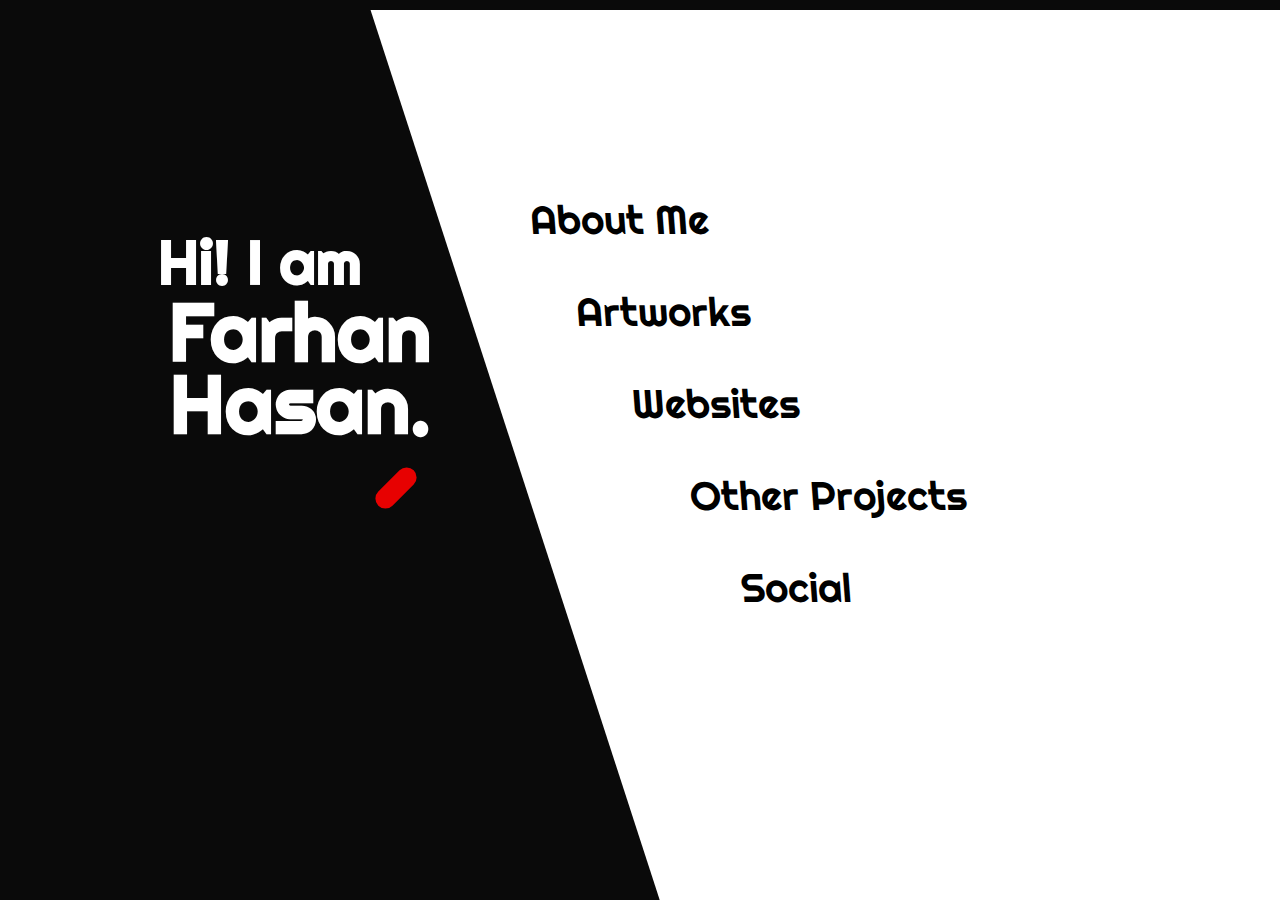
==== index.html @ 41159534 "Added About Button" ====
<!DOCTYPE html>
<html lang="en">
<head>
    <meta charset="UTF-8">
    <meta http-equiv="X-UA-Compatible" content="IE=edge">
    <meta name="viewport" content="width=device-width, initial-scale=1.0">
    <title>Farhan Hasan</title>
    <link rel="stylesheet" href="styles.css">
    <link rel="preconnect" href="https://fonts.googleapis.com">
<link rel="preconnect" href="https://fonts.gstatic.com" crossorigin>
<link href="https://fonts.googleapis.com/css2?family=Righteous&display=swap" rel="stylesheet"> 
</head>
<body>
    <section class="main-content">
        <h1 class="intro">Hi! I am <br><span>Farhan Hasan.</span></h1>
        <div class="line"></div>
        <div class="parallelogram">
        <div class="about">
            <a href="#">About Me</a>
        </div>
        <div class="artworks">
            <a href="#">Artworks</a>
        </div>
        <div class="websites">
            <a href="#">Websites</a>
        </div>
        <div class="otherProjects">
            <a href="#">Other Projects</a>
        </div>
        <div class="social">
            <a href="#">Social</a>
        </div>
    </div>
    </section>
</body>
</html>
---- styles.css ----
.main-content {
  background-color: rgb(10, 10, 10);
  left: 0;
  top: 0;
  width: 100%;
  height: 100%;
  text-align: center;
  padding: 10px;
  z-index: 1;
  position: fixed;
}

.intro {
  color: white;
  font-family: "Righteous";
  font-size: 60px;
  position: absolute;
  left: 10%;
  top: 20%;
  width: 20%;
}

span {
  font-size: 80px;
  position: absolute;
  top: 95%;
  left: 15%;
  z-index: 2;
  line-height: 0.9;
}

.line {
  width: 50px;
  background-color: rgba(255, 0, 0, 0.9);
  height: 20px;
  border-radius: 10px;
  position: absolute;
  top: 52%;
  left: 28.5%;
  transform: rotate(-45deg);
}

.parallelogram {
  width: 70%;
  height: 100%;
  background-color: rgba(255, 255, 255, 1);
  z-index: 1;
  position: absolute;
  left: 40%;
  transform: skew(18deg);
  transition: 0.3s;
}

.parallelogram:hover {
  transform: skew(20deg);
}

.about {
  width: 200px;
  height: 50px;
  position: absolute;
  left: 8.5%;
  top: 20%;
  z-index: 4;
  border-radius: 10px;
  transition: 0.3s;
}

.about:hover {
  background-color: black;
}

.about a {
  color: black;
  text-decoration: none;
  font-family: "Righteous";
  font-size: 40px;
  font-style: italic;
}

.about a:hover {
  color: white;
}

.artworks {
  width: 200px;
  height: 50px;
  position: absolute;
  left: 10%;
  top: 30%;
  z-index: 4;
  border-radius: 10px;
  transition: 0.3s;
}

.artworks:hover {
  background-color: black;
  border-radius: 10px;
}

.artworks a {
  color: black;
  text-decoration: none;
  font-family: "Righteous";
  font-size: 40px;
  font-style: italic;
}

.artworks a:hover {
  color: white;
}

.websites {
  width: 200px;
  height: 50px;
  position: absolute;
  left: 12.5%;
  top: 40%;
  z-index: 4;
  border-radius: 10px;
  transition: 0.3s;
}

.websites:hover {
  background-color: black;
  border-radius: 10px;
}

.websites a {
  color: black;
  text-decoration: none;
  font-family: "Righteous";
  font-size: 40px;
  font-style: italic;
}

.websites a:hover {
  color: white;
}

.otherProjects {
  width: 320px;
  height: 50px;
  position: absolute;
  left: 15%;
  top: 50%;
  z-index: 4;
  border-radius: 10px;
  transition: 0.3s;
}

.otherProjects:hover {
  border-radius: 10px;
  background-color: black;
}

.otherProjects a {
  color: black;
  text-decoration: none;
  font-family: "Righteous";
  font-size: 40px;
  font-style: italic;
}

.otherProjects a:hover {
  color: white;
}

.social {
  width: 150px;
  height: 50px;
  position: absolute;
  left: 17.5%;
  top: 60%;
  z-index: 4;
  transition: 0.3s;
  border-radius: 10px;
}

.social a {
  color: black;
  text-decoration: none;
  font-family: "Righteous";
  font-size: 40px;
  font-style: italic;
}

.social:hover {
  background-color: black;
  border-radius: 10px;
}

.social a:hover {
  color: white;
}
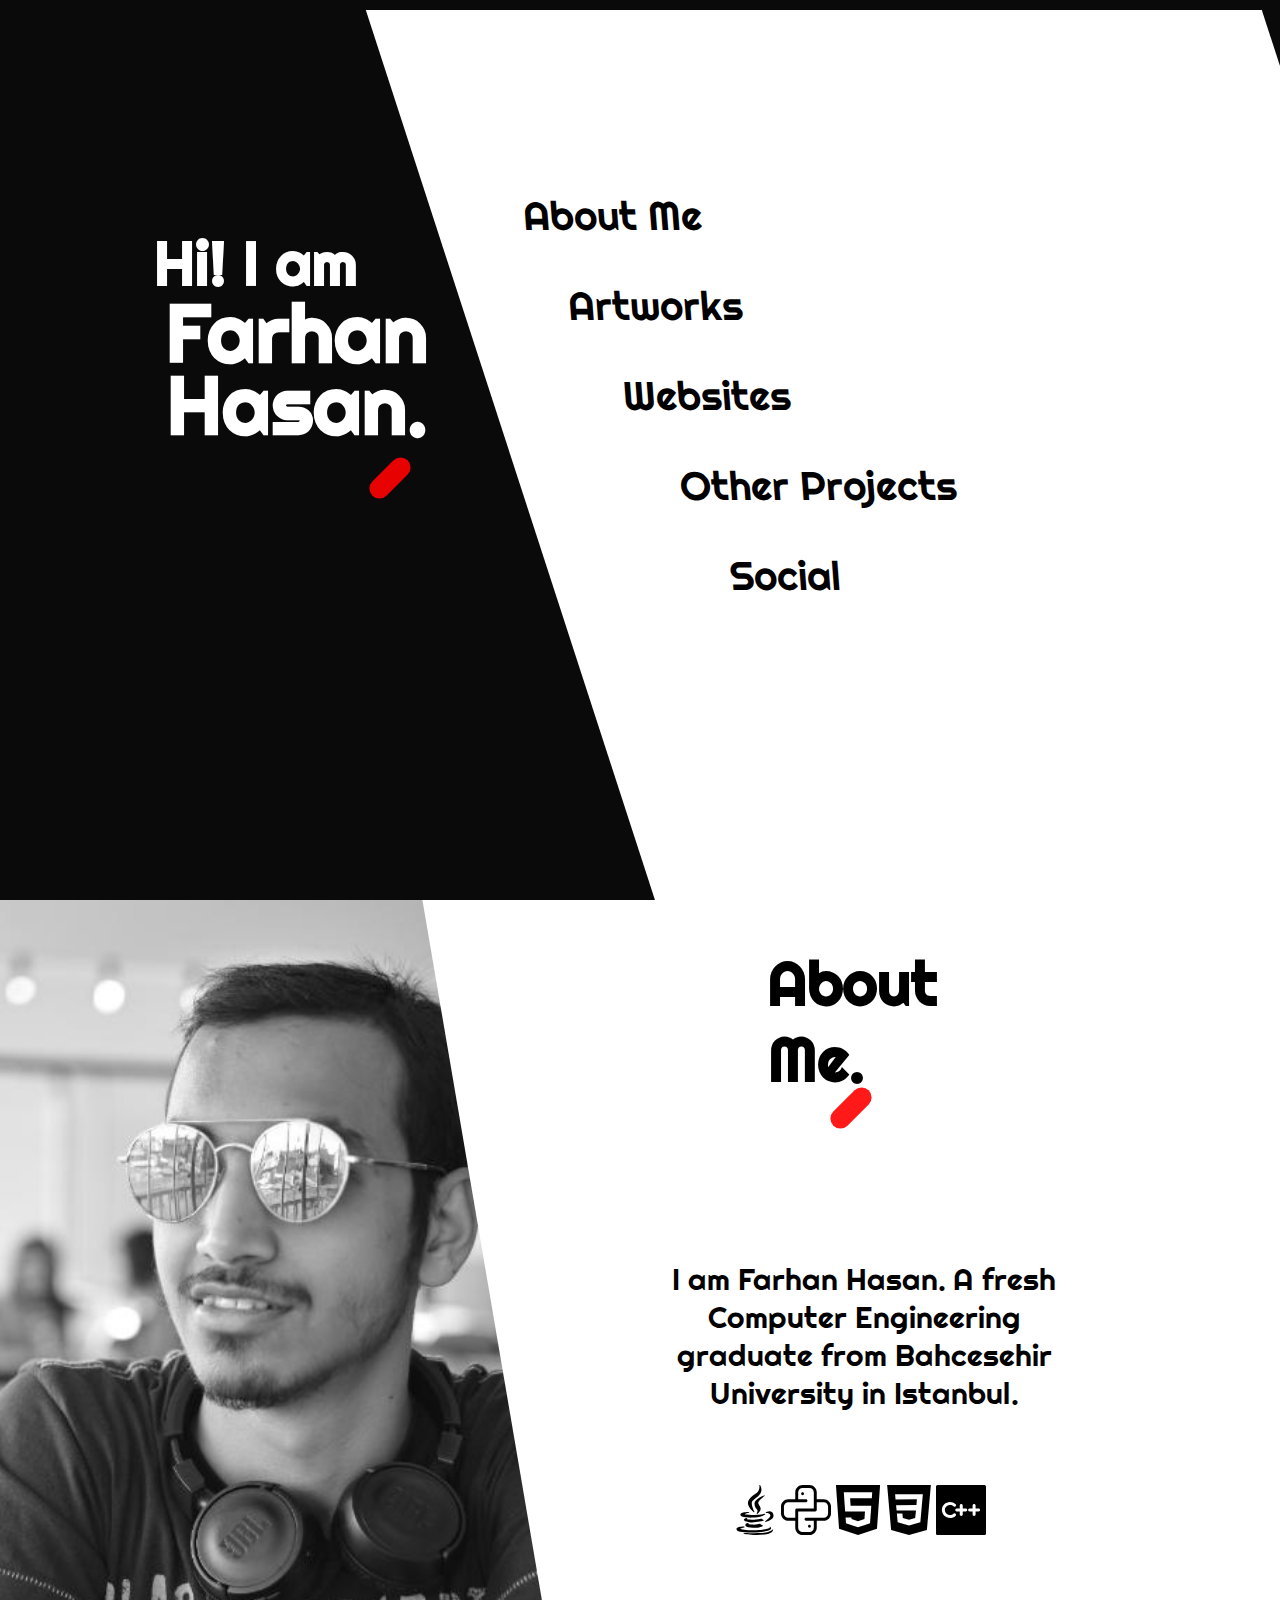
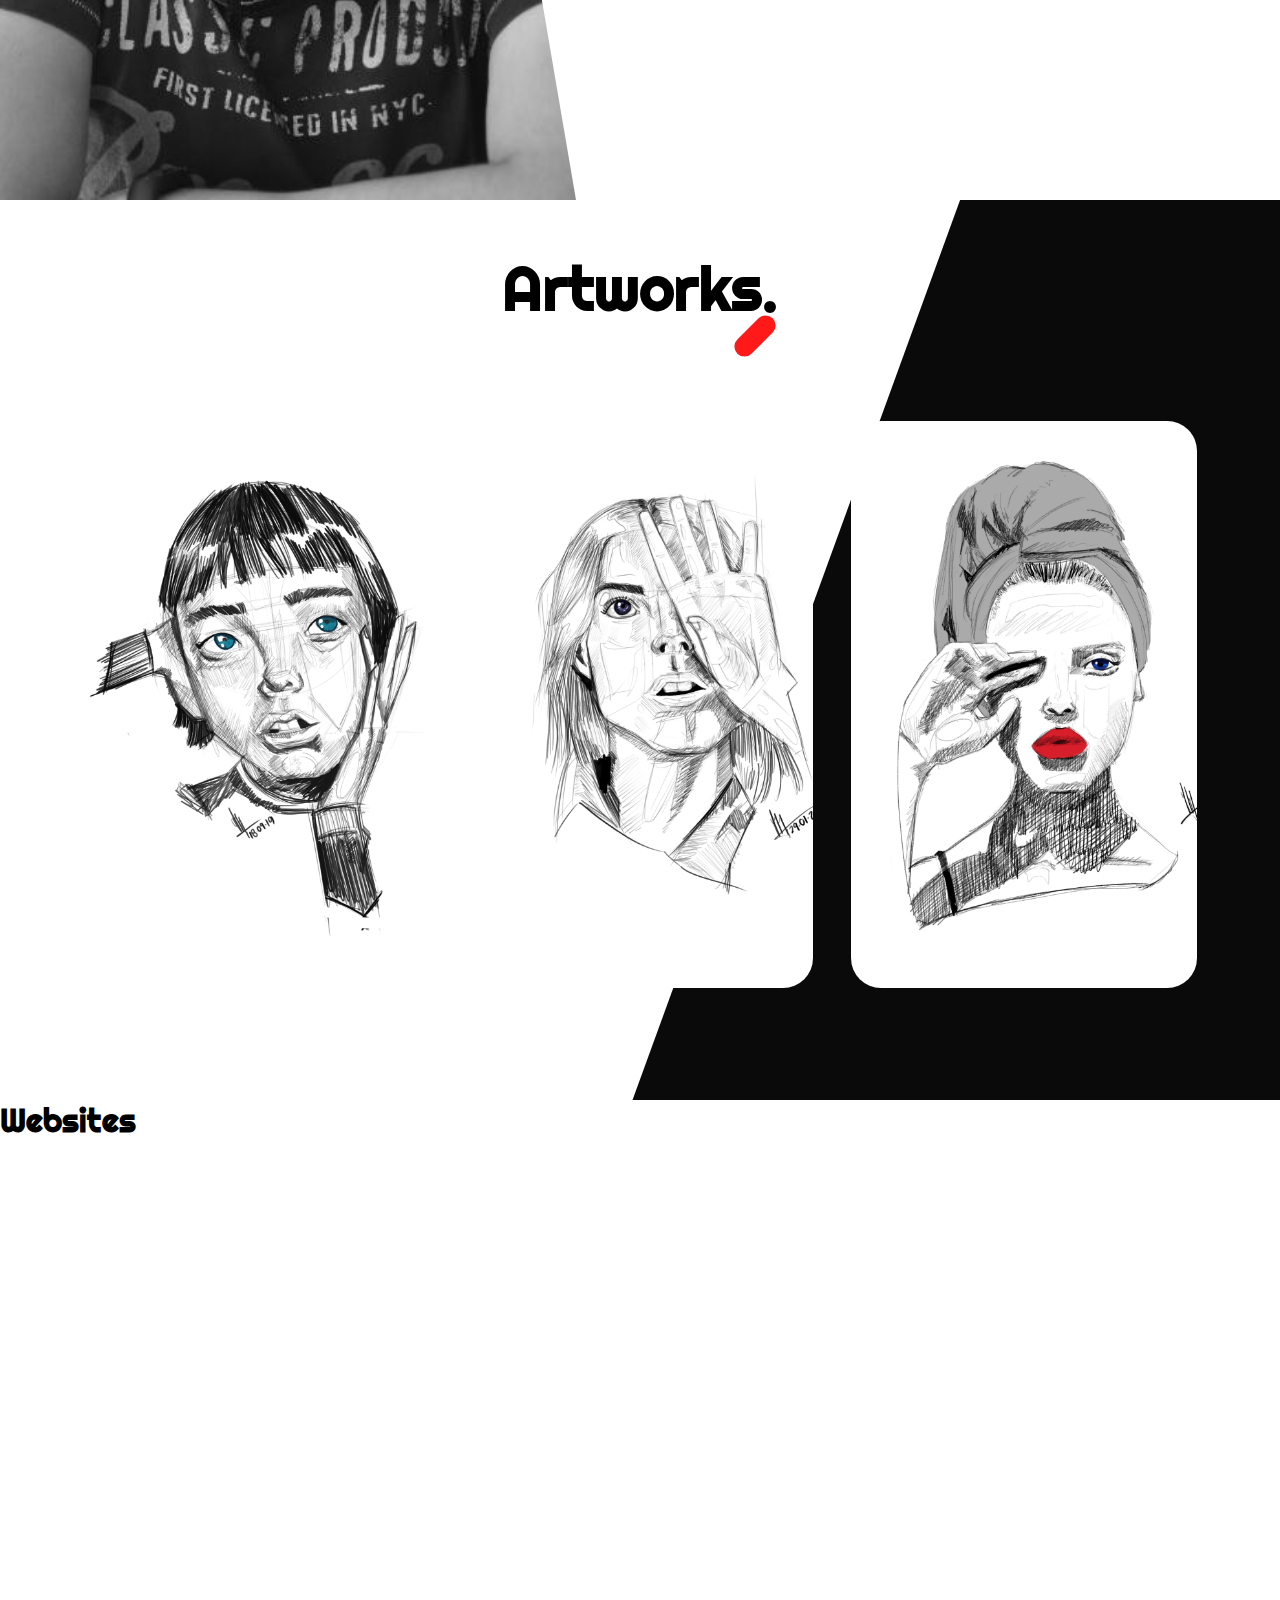
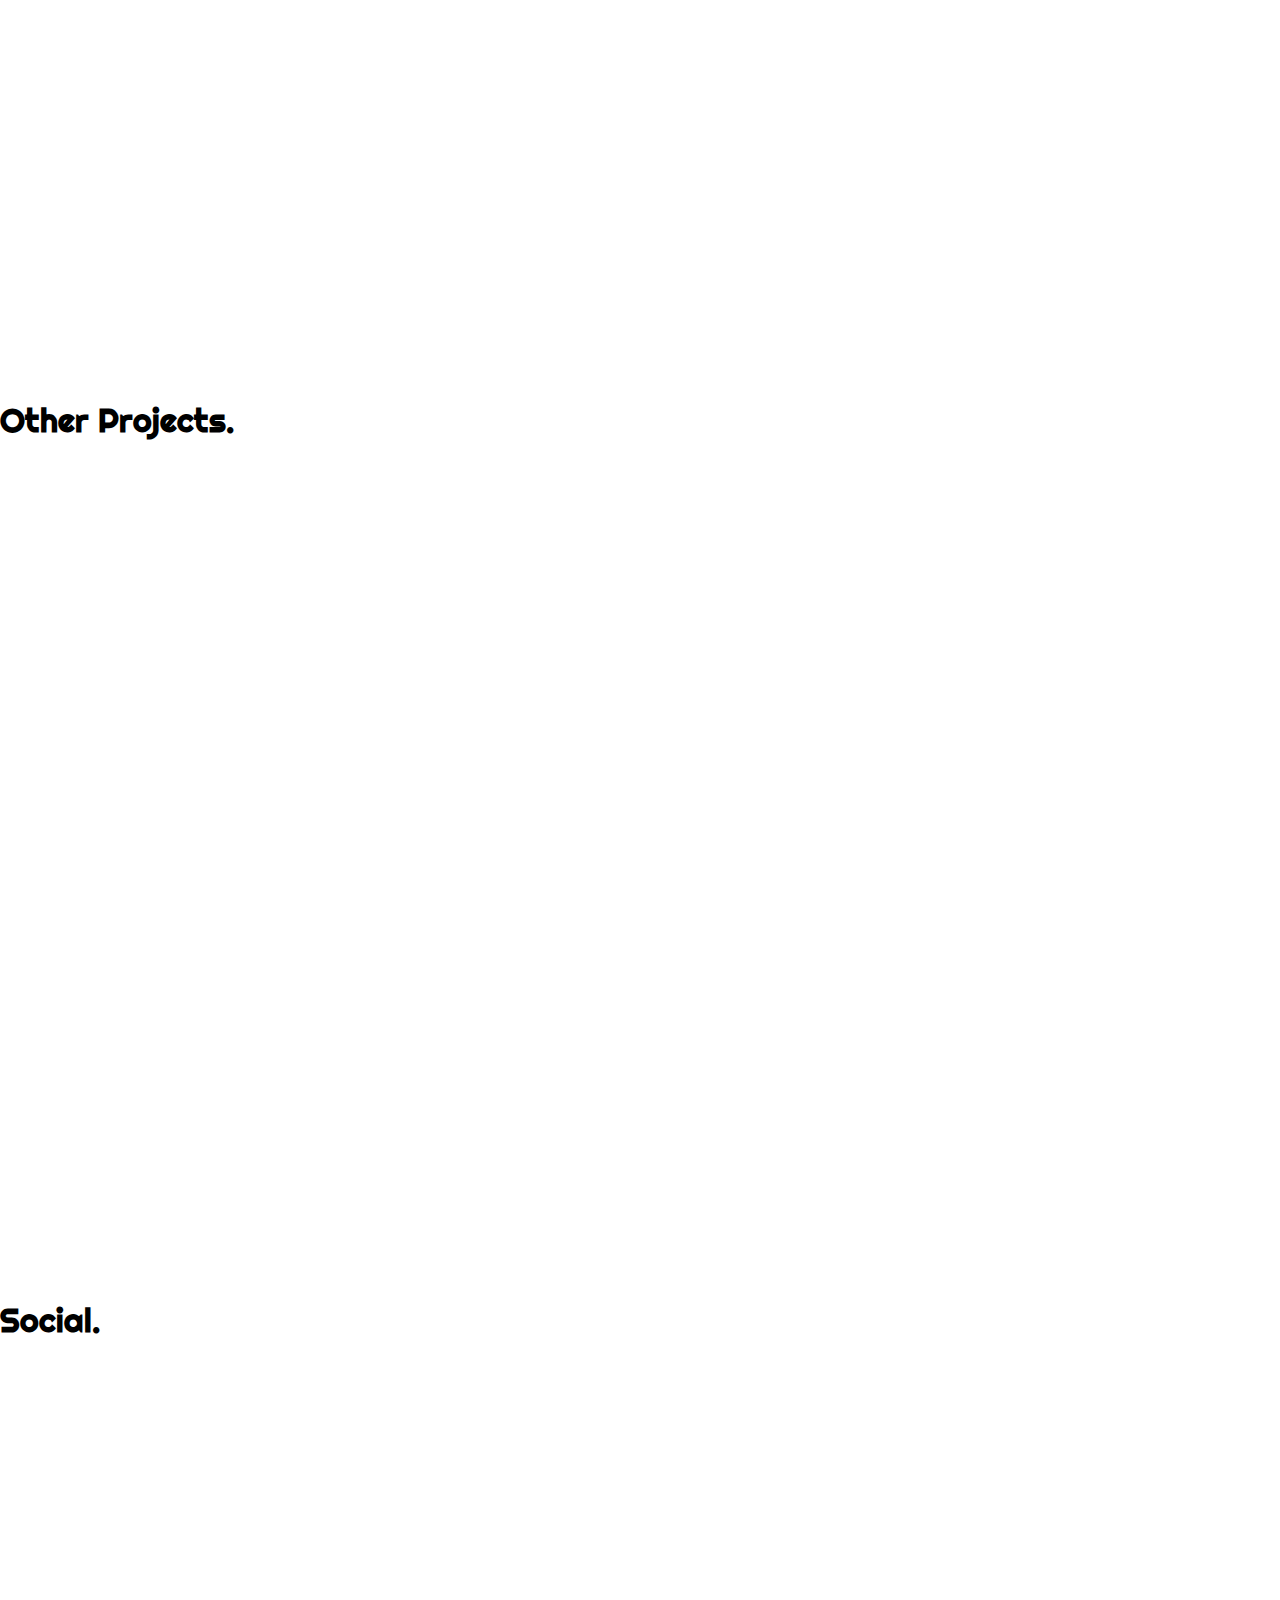
==== commit 4ea9753b: "Added more stuff" ====
--- a/index.html
+++ b/index.html
@@ -11,26 +11,64 @@
 <link href="https://fonts.googleapis.com/css2?family=Righteous&display=swap" rel="stylesheet"> 
 </head>
 <body>
-    <section class="main-content">
-        <h1 class="intro">Hi! I am <br><span>Farhan Hasan.</span></h1>
-        <div class="line"></div>
-        <div class="parallelogram">
-        <div class="about">
-            <a href="#">About Me</a>
+    <div class="container">
+        <section class="main-content">
+            <h1 class="intro">Hi! I am <br><span>Farhan Hasan.</span></h1>
+            <div class="line"></div>
+            <div class="parallelogram">
+            <div class="about">
+                <a href="#">About Me</a>
+            </div>
+            <div class="artworks">
+                <a href="#">Artworks</a>
+            </div>
+            <div class="websites">
+                <a href="#">Websites</a>
+            </div>
+            <div class="otherProjects">
+                <a href="#">Other Projects</a>
+            </div>
+            <div class="social">
+                <a href="#">Social</a>
+            </div>
         </div>
-        <div class="artworks">
-            <a href="#">Artworks</a>
-        </div>
-        <div class="websites">
-            <a href="#">Websites</a>
-        </div>
-        <div class="otherProjects">
-            <a href="#">Other Projects</a>
-        </div>
-        <div class="social">
-            <a href="#">Social</a>
-        </div>
+        </section>
+        <!-- About Section -->
+        <section class="aboutSection">
+            <h1 class="aboutHeading">About <br>Me.</h1>
+            <div class=abLine></div>; 
+            <div class="abImageContainer"></div>
+            <div class="infoContainer">
+                <p>I am Farhan Hasan. A fresh Computer Engineering graduate from Bahcesehir University in Istanbul.</p>
+            </div>
+            <div class="languages">
+                <img src="./Icons/java.svg" alt="Java Icon" class="java">
+                <img src="./Icons/python.svg" alt="Python Icon" class="python">
+                <img src="./Icons/html.svg" alt="HTML Icon" class="HTML">
+                <img src="./Icons/css-3.svg" alt="" class="CSS">
+                <img src="./Icons/c-logo.svg" alt="C Plus Plus Icon" class="CPlusPlus">
+            </div>
+        </section>
+        <section class="artworkSection">
+            <h1 class="artworkHeading">Artworks.</h1>
+            <div class="arLine"></div>
+            <section class="panels">
+                <div class="portrait1"></div>
+                <div class="portrait2"></div>
+                <div class="portrait3"></div>
+            </section>
+            <div class="blackSection"></div>
+        </section>
+        <section class="websiteSection">
+            <h1>Websites</h1>
+        </section>
+        <section class=otherProjectSection>
+            <h1>Other Projects.</h1>
+        </section>
+        <section class=socialSection>
+            <h1>Social.</h1>
+        </section>
     </div>
-    </section>
+    
 </body>
 </html>--- a/styles.css
+++ b/styles.css
@@ -1,13 +1,23 @@
+* {
+  margin: 0;
+  padding: 0;
+  box-sizing: border-box;
+  font-family: "Righteous";
+}
+
+.container {
+  overflow: hidden;
+}
+
 .main-content {
   background-color: rgb(10, 10, 10);
   left: 0;
   top: 0;
-  width: 100%;
-  height: 100%;
+  height: 100vh;
+  width: 100vw;
   text-align: center;
   padding: 10px;
-  z-index: 1;
-  position: fixed;
+  position: relative;
 }
 
 .intro {
@@ -16,7 +26,7 @@
   font-size: 60px;
   position: absolute;
   left: 10%;
-  top: 20%;
+  top: 25%;
   width: 20%;
 }
 
@@ -193,3 +203,185 @@
 .social a:hover {
   color: white;
 }
+
+.aboutSection,
+.artworkSection,
+.websiteSection,
+.otherProjectSection,
+.socialSection {
+  height: 100vh;
+  width: 100vw;
+  position: relative;
+}
+
+/* About Me Section */
+.aboutHeading {
+  font-size: 60px;
+  position: absolute;
+  left: 60%;
+  top: 5%;
+  z-index: 1;
+}
+
+.abLine {
+  width: 50px;
+  background-color: rgba(255, 0, 0, 0.9);
+  height: 20px;
+  border-radius: 10px;
+  position: absolute;
+  top: 22%;
+  left: 64.5%;
+  transform: rotate(-45deg);
+}
+
+.abImageContainer {
+  background-image: url(./Profile\ Picture.jpg);
+  background-size: cover;
+  width: 60vw;
+  height: 100vh;
+  position: absolute;
+  left: -15%;
+  top: 0;
+  clip-path: polygon(0 0, 80% 0, 100% 100%, 20% 100%);
+}
+
+.infoContainer {
+  /* background-color: red; */
+  position: absolute;
+  left: 50%;
+  top: 40%;
+  width: 35vw;
+  text-align: center;
+}
+
+.infoContainer p {
+  font-size: 30px;
+}
+
+.languages {
+  /* background-color: rgb(10, 10, 10); */
+  position: absolute;
+  left: 57%;
+  top: 65%;
+  width: 20%;
+  border-bottom-left-radius: 5px;
+  border-bottom-right-radius: 5px;
+  display: flex;
+  justify-content: space-between;
+  align-items: center;
+  transition: 0.1s;
+}
+
+.languages:hover {
+  border-bottom: 5px solid rgba(255, 0, 0, 0.9);
+}
+
+.languages .java,
+.languages .HTML,
+.languages .python,
+.languages .CSS,
+.languages .CPlusPlus {
+  width: 50px;
+  margin-bottom: 15px;
+}
+
+/* Artworks Section */
+.artworkSection {
+  overflow: hidden;
+}
+.artworkHeading {
+  font-size: 60px;
+  /* position: absolute; */
+  text-align: center;
+  padding-top: 50px;
+}
+
+.arLine {
+  width: 50px;
+  background-color: rgba(255, 0, 0, 0.9);
+  height: 20px;
+  border-radius: 10px;
+  position: absolute;
+  top: 14%;
+  left: 57%;
+  transform: rotate(-45deg);
+  z-index: -1;
+}
+
+.panels {
+  width: 90vw;
+  height: 70vh;
+  position: relative;
+  left: 5%;
+  top: 7%;
+  display: flex;
+  align-items: center;
+  justify-content: space-around;
+  /* background-color: rgb(10, 10, 10); */
+}
+
+.portrait1,
+.portrait2,
+.portrait3 {
+  border-radius: 30px;
+}
+
+.portrait1 {
+  height: 90%;
+  width: 30%;
+  background-image: url(./Portraits/Portrait\ 21.png);
+  background-size: cover;
+  /* padding-bottom: 10px; */
+  transition: 0.3s;
+}
+
+.portrait2 {
+  height: 90%;
+  width: 30%;
+  background-image: url(./Portraits/Portrait\ 36.png);
+  background-size: cover;
+  transition: 0.3s;
+}
+
+.portrait3 {
+  height: 90%;
+  width: 30%;
+  background-image: url(./Portraits/Portrait\ 80.png);
+  background-size: cover;
+  transition: 0.3s;
+}
+
+/* Hover animations */
+.portrait1:hover {
+  border-bottom: 5px solid rgba(255, 0, 0, 0.9);
+  border-left: 5px solid rgba(255, 0, 0, 0.9);
+  border-radius: 10px;
+}
+
+.portrait2:hover {
+  border-bottom: 5px solid rgba(255, 0, 0, 0.9);
+  border-radius: 10px;
+}
+
+.portrait3:hover {
+  border-bottom: 5px solid rgba(255, 0, 0, 0.9);
+  border-right: 5px solid rgba(255, 0, 0, 0.9);
+  border-radius: 10px;
+}
+
+.blackSection {
+  position: absolute;
+  width: 1500px;
+  height: 1500px;
+  background-color: rgb(10, 10, 10);
+  z-index: -1;
+  transform: rotate(20deg);
+  left: 60vw;
+  top: -10vh;
+}
+
+/* Website Section */
+
+/* Other Projects Section */
+
+/* Social Section */
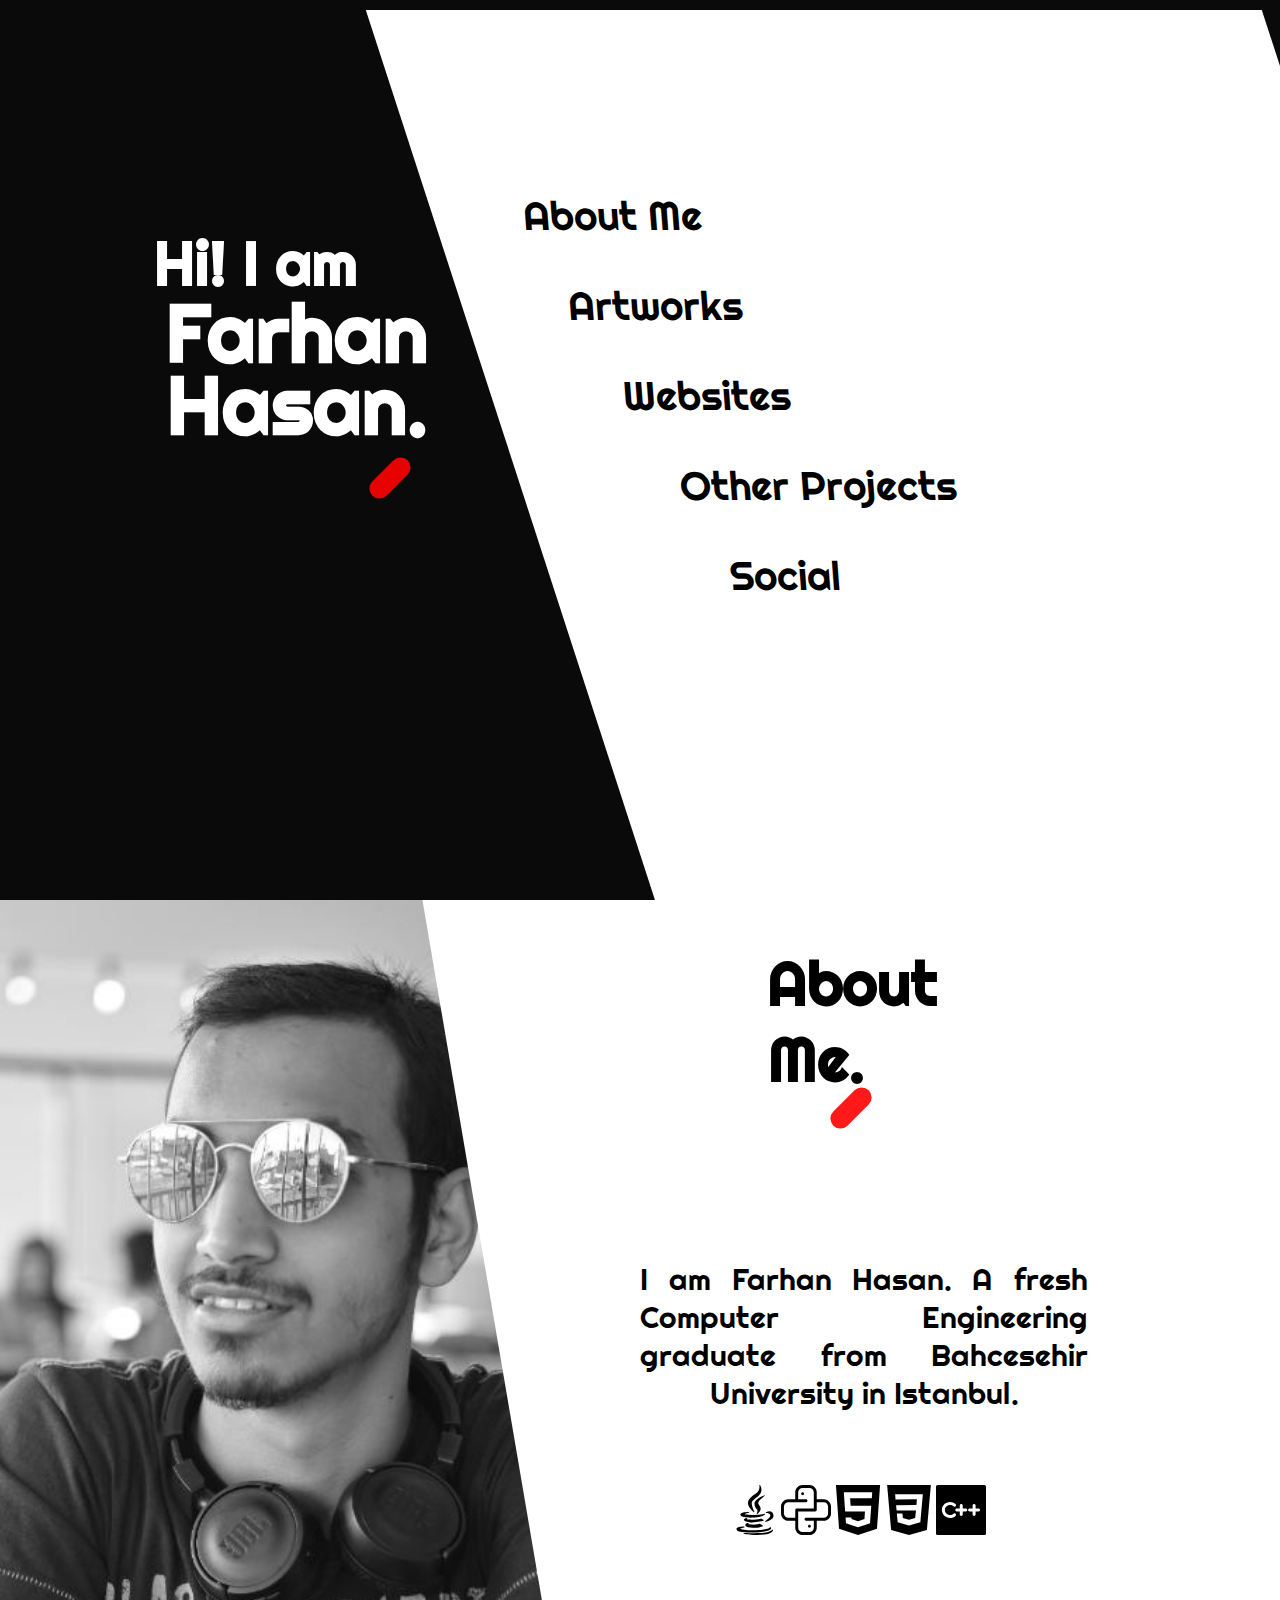
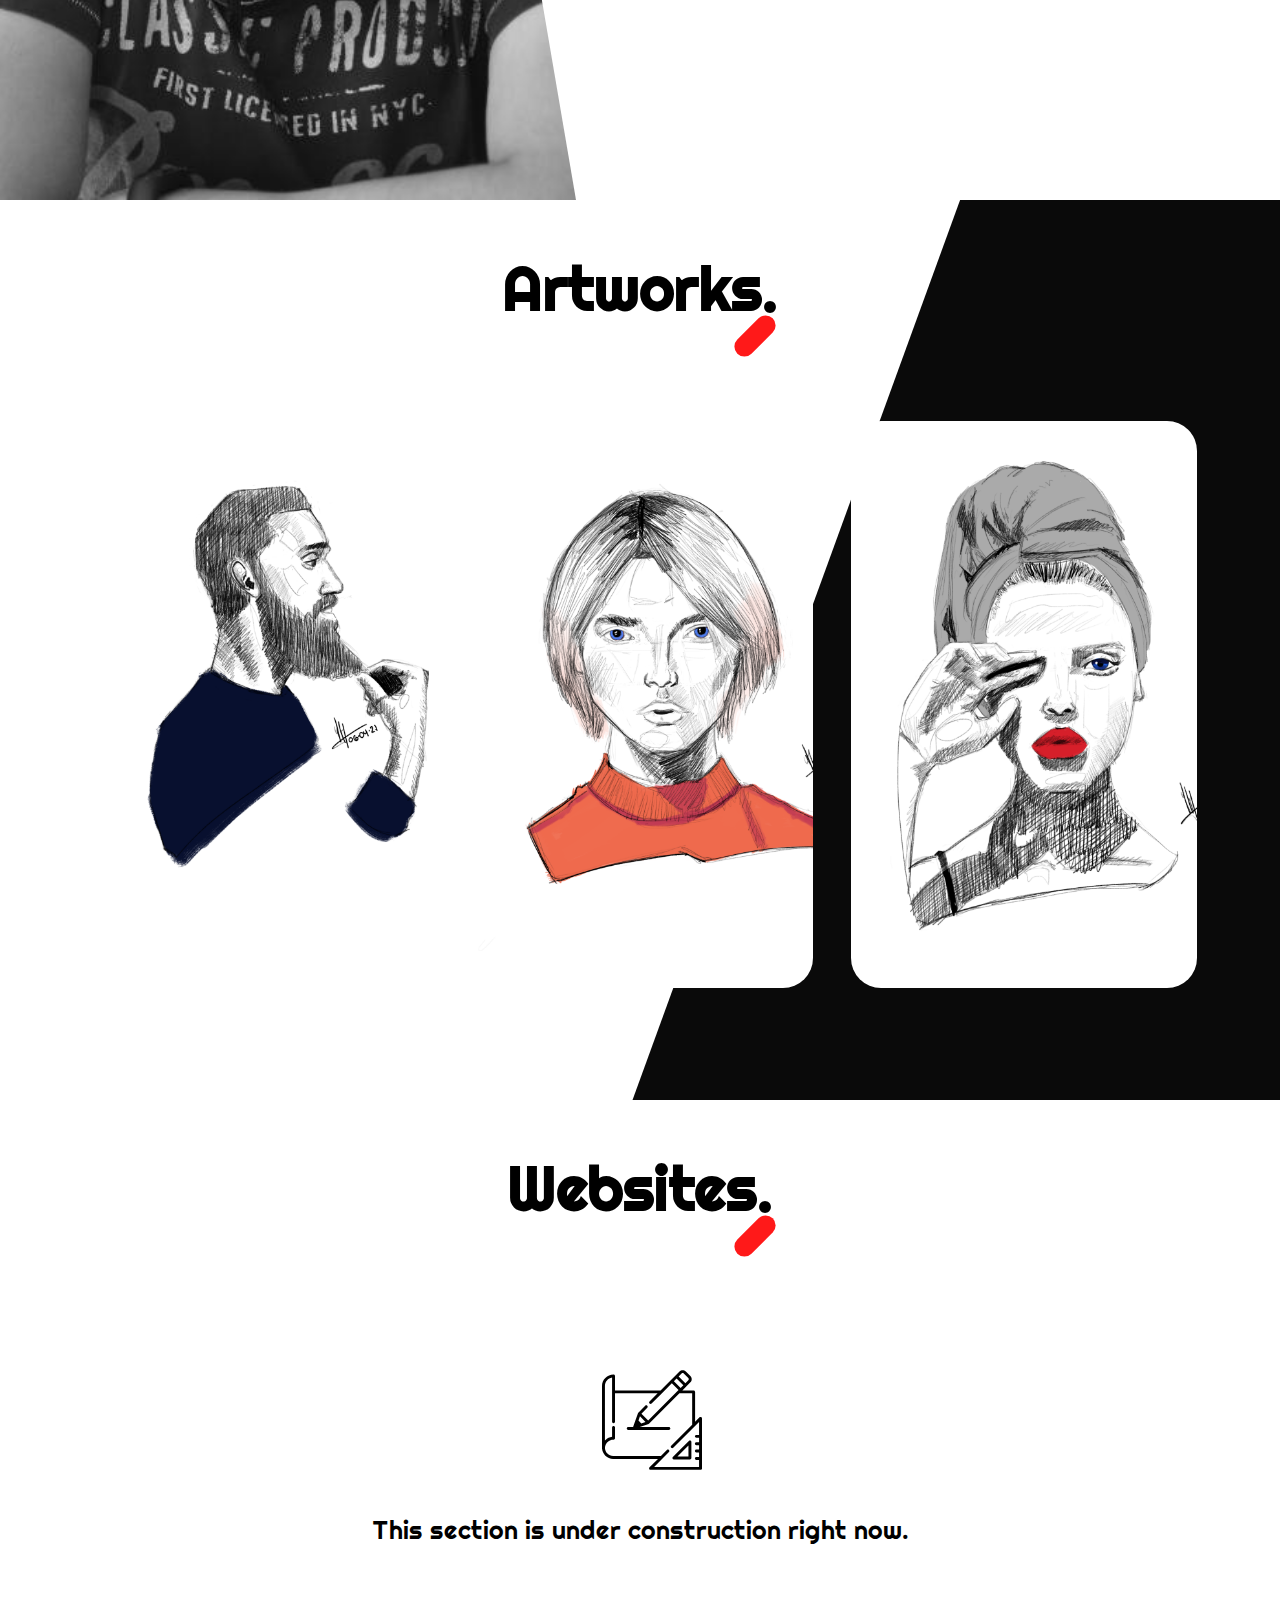
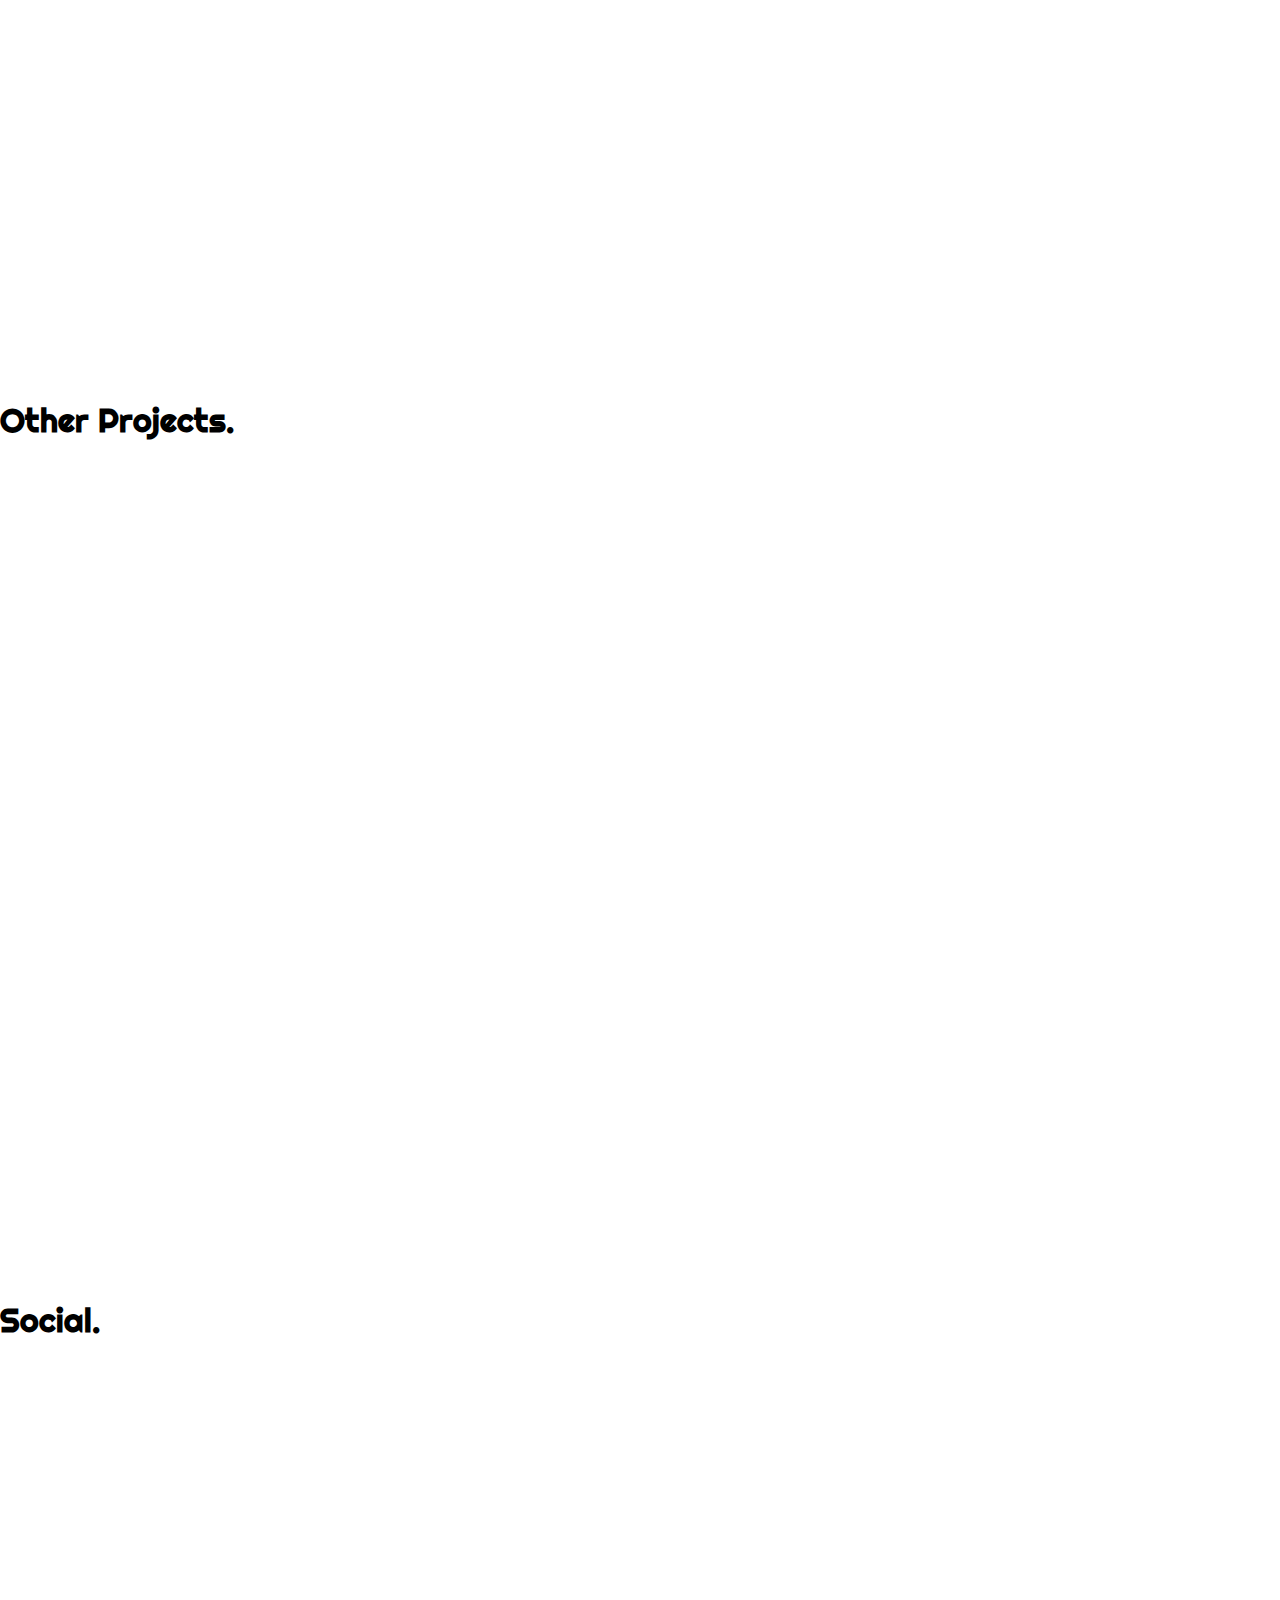
==== commit 20defaa8: "Designed the Websites section" ====
--- a/index.html
+++ b/index.html
@@ -60,7 +60,10 @@
             <div class="blackSection"></div>
         </section>
         <section class="websiteSection">
-            <h1>Websites</h1>
+            <h1>Websites.</h1>
+            <div class="wLine"></div>
+            <img class="underConstructionImage" src="./Icons/sketch.svg" alt="Under Construction Image">
+            <p class="underConstructionText">This section is under construction right now.</p>
         </section>
         <section class=otherProjectSection>
             <h1>Other Projects.</h1>
--- a/styles.css
+++ b/styles.css
@@ -251,7 +251,8 @@
   left: 50%;
   top: 40%;
   width: 35vw;
-  text-align: center;
+  text-align: justify;
+  text-align-last: center;
 }
 
 .infoContainer p {
@@ -329,7 +330,7 @@
 .portrait1 {
   height: 90%;
   width: 30%;
-  background-image: url(./Portraits/Portrait\ 21.png);
+  background-image: url(./Portraits/Portrait\ 81.png);
   background-size: cover;
   /* padding-bottom: 10px; */
   transition: 0.3s;
@@ -338,7 +339,7 @@
 .portrait2 {
   height: 90%;
   width: 30%;
-  background-image: url(./Portraits/Portrait\ 36.png);
+  background-image: url(./Portraits/Portrait\ 82.png);
   background-size: cover;
   transition: 0.3s;
 }
@@ -381,7 +382,43 @@
 }
 
 /* Website Section */
-
+.websiteSection {
+  overflow: hidden;
+  position: relative;
+}
+
+.websiteSection h1 {
+  font-size: 60px;
+  text-align: center;
+  padding-top: 50px;
+}
+
+.websiteSection .wLine {
+  width: 50px;
+  background-color: rgba(255, 0, 0, 0.9);
+  height: 20px;
+  border-radius: 10px;
+  position: absolute;
+  top: 14%;
+  left: 57%;
+  transform: rotate(-45deg);
+  z-index: -1;
+}
+
+.websiteSection .underConstructionImage {
+  width: 100px;
+  height: auto;
+  position: absolute;
+  left: 47vw;
+  top: 30vh;
+}
+
+.websiteSection .underConstructionText {
+  font-size: 25px;
+  text-align: center;
+  position: relative;
+  top: 32vh;
+}
 /* Other Projects Section */
 
 /* Social Section */
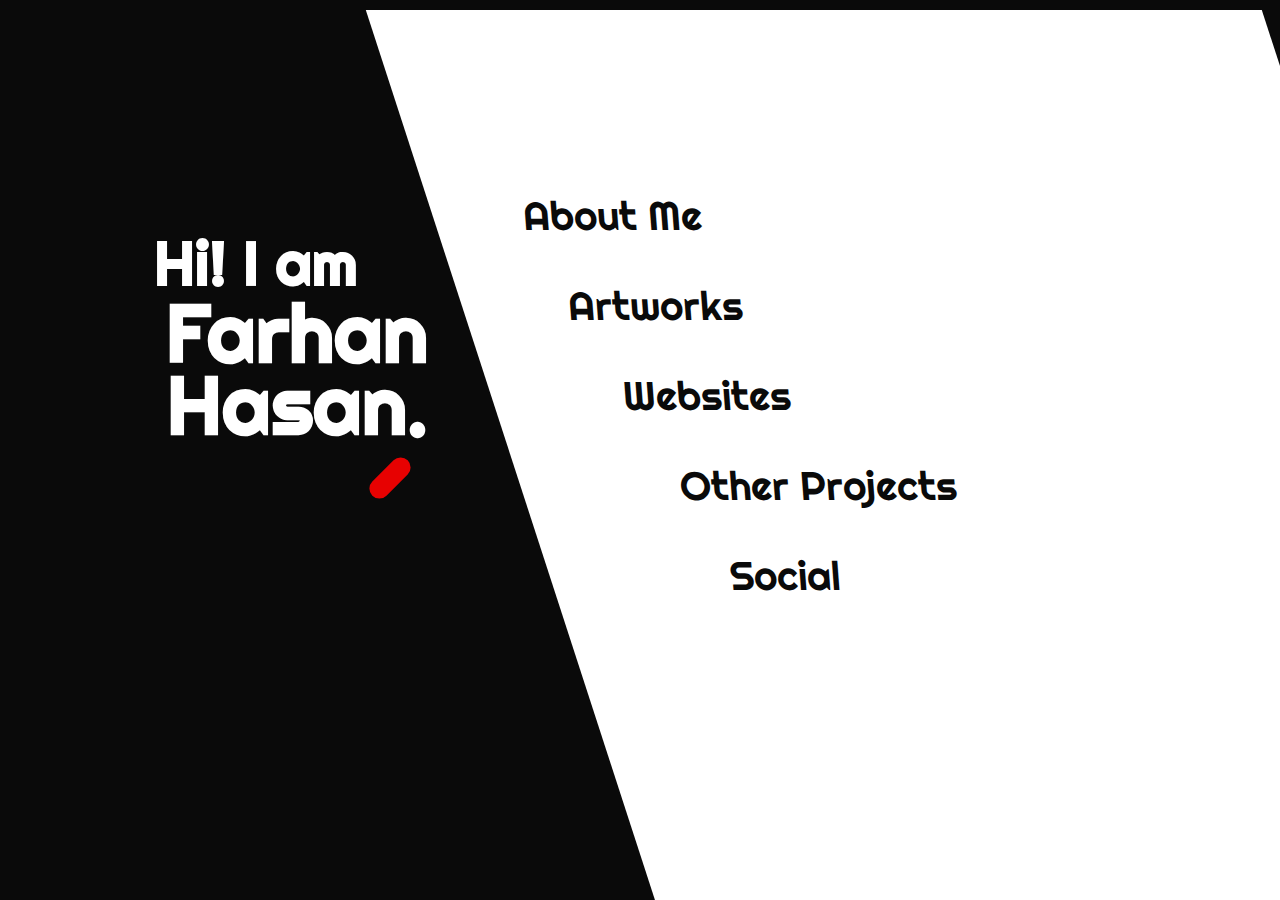
==== commit 8fa73328: "Finished the website section" ====
--- a/index.html
+++ b/index.html
@@ -62,8 +62,14 @@
         <section class="websiteSection">
             <h1>Websites.</h1>
             <div class="wLine"></div>
-            <img class="underConstructionImage" src="./Icons/sketch.svg" alt="Under Construction Image">
-            <p class="underConstructionText">This section is under construction right now.</p>
+            <div class="websitesContainer">
+                <a href="https://aim-trainer-three.vercel.app/"><img src="Images/3 Column Preview Card.png" alt="Screenshot of a three column preview card website"></a>
+                <a href="https://aim-trainer-three.vercel.app/"><img src="Images/Aim Trainer.png" alt="Screenshot of an Aim Trainer website"></a>
+                <a href="https://bbc-clone-lime.vercel.app/"><img src="Images/BBC Clone.png" alt="Screenshot of a BBC Clone Website"></a>
+                <a href="https://disappearing-circles-challenge.vercel.app/"><img src="Images/Disappearing Circles.png" alt="Screenshot of Disappearing Circles Website"></a>
+                <a href="https://stats-preview-card-component-three-psi.vercel.app/"><img src="Images/Stats Preview Card Component.png" alt="Screenshot of a Stats Preview Card Component Website"></a>
+            </div>
+            <div class="blackArea"></div>
         </section>
         <section class=otherProjectSection>
             <h1>Other Projects.</h1>
--- a/styles.css
+++ b/styles.css
@@ -5,12 +5,21 @@
   font-family: "Righteous";
 }
 
+:root {
+  --red: rgba(255, 0, 0, 0.9);
+  --black: rgb(10, 10, 10);
+  --white: rgba(255, 255, 255, 1);
+}
+
 .container {
   overflow: hidden;
+  scroll-snap-type: y mandatory;
+  overflow-y: scroll;
+  height: 100vh;
 }
 
 .main-content {
-  background-color: rgb(10, 10, 10);
+  background-color: var(--black);
   left: 0;
   top: 0;
   height: 100vh;
@@ -41,7 +50,7 @@
 
 .line {
   width: 50px;
-  background-color: rgba(255, 0, 0, 0.9);
+  background-color: var(--red);
   height: 20px;
   border-radius: 10px;
   position: absolute;
@@ -53,8 +62,7 @@
 .parallelogram {
   width: 70%;
   height: 100%;
-  background-color: rgba(255, 255, 255, 1);
-  z-index: 1;
+  background-color: var(--white);
   position: absolute;
   left: 40%;
   transform: skew(18deg);
@@ -77,11 +85,11 @@
 }
 
 .about:hover {
-  background-color: black;
+  background-color: var(--black);
 }
 
 .about a {
-  color: black;
+  color: var(--black);
   text-decoration: none;
   font-family: "Righteous";
   font-size: 40px;
@@ -89,7 +97,7 @@
 }
 
 .about a:hover {
-  color: white;
+  color: var(--white);
 }
 
 .artworks {
@@ -104,12 +112,12 @@
 }
 
 .artworks:hover {
-  background-color: black;
+  background-color: var(--black);
   border-radius: 10px;
 }
 
 .artworks a {
-  color: black;
+  color: var(--black);
   text-decoration: none;
   font-family: "Righteous";
   font-size: 40px;
@@ -117,7 +125,7 @@
 }
 
 .artworks a:hover {
-  color: white;
+  color: var(--white);
 }
 
 .websites {
@@ -132,12 +140,12 @@
 }
 
 .websites:hover {
-  background-color: black;
+  background-color: var(--black);
   border-radius: 10px;
 }
 
 .websites a {
-  color: black;
+  color: var(--black);
   text-decoration: none;
   font-family: "Righteous";
   font-size: 40px;
@@ -145,7 +153,7 @@
 }
 
 .websites a:hover {
-  color: white;
+  color: var(--white);
 }
 
 .otherProjects {
@@ -161,11 +169,11 @@
 
 .otherProjects:hover {
   border-radius: 10px;
-  background-color: black;
+  background-color: var(--black);
 }
 
 .otherProjects a {
-  color: black;
+  color: var(--black);
   text-decoration: none;
   font-family: "Righteous";
   font-size: 40px;
@@ -173,7 +181,7 @@
 }
 
 .otherProjects a:hover {
-  color: white;
+  color: var(--white);
 }
 
 .social {
@@ -188,7 +196,7 @@
 }
 
 .social a {
-  color: black;
+  color: var(--black);
   text-decoration: none;
   font-family: "Righteous";
   font-size: 40px;
@@ -196,22 +204,19 @@
 }
 
 .social:hover {
-  background-color: black;
+  background-color: var(--black);
   border-radius: 10px;
 }
 
 .social a:hover {
-  color: white;
-}
-
-.aboutSection,
-.artworkSection,
-.websiteSection,
-.otherProjectSection,
-.socialSection {
+  color: var(--white);
+}
+
+section {
   height: 100vh;
   width: 100vw;
   position: relative;
+  scroll-snap-align: start;
 }
 
 /* About Me Section */
@@ -225,7 +230,7 @@
 
 .abLine {
   width: 50px;
-  background-color: rgba(255, 0, 0, 0.9);
+  background-color: var(--red);
   height: 20px;
   border-radius: 10px;
   position: absolute;
@@ -274,7 +279,7 @@
 }
 
 .languages:hover {
-  border-bottom: 5px solid rgba(255, 0, 0, 0.9);
+  border-bottom: 5px solid var(--red);
 }
 
 .languages .java,
@@ -299,7 +304,7 @@
 
 .arLine {
   width: 50px;
-  background-color: rgba(255, 0, 0, 0.9);
+  background-color: var(--red);
   height: 20px;
   border-radius: 10px;
   position: absolute;
@@ -354,19 +359,19 @@
 
 /* Hover animations */
 .portrait1:hover {
-  border-bottom: 5px solid rgba(255, 0, 0, 0.9);
-  border-left: 5px solid rgba(255, 0, 0, 0.9);
+  border-bottom: 5px solid var(--red);
+  border-left: 5px solid var(--red);
   border-radius: 10px;
 }
 
 .portrait2:hover {
-  border-bottom: 5px solid rgba(255, 0, 0, 0.9);
+  border-bottom: 5px solid var(--red);
   border-radius: 10px;
 }
 
 .portrait3:hover {
-  border-bottom: 5px solid rgba(255, 0, 0, 0.9);
-  border-right: 5px solid rgba(255, 0, 0, 0.9);
+  border-bottom: 5px solid var(--red);
+  border-right: 5px solid var(--red);
   border-radius: 10px;
 }
 
@@ -395,7 +400,7 @@
 
 .websiteSection .wLine {
   width: 50px;
-  background-color: rgba(255, 0, 0, 0.9);
+  background-color: var(--red);
   height: 20px;
   border-radius: 10px;
   position: absolute;
@@ -405,19 +410,40 @@
   z-index: -1;
 }
 
-.websiteSection .underConstructionImage {
-  width: 100px;
+.websiteSection .websitesContainer {
+  position: absolute;
+  width: 100vw;
+  height: 75vh;
+  /* background-color: red; */
+  top: 10rem;
+  display: grid;
+  grid-template-columns: 1fr 1fr 1fr;
+  grid-template-rows: 1fr 1fr;
+  justify-content: space-around;
+  align-items: center;
+  padding: 10px;
+}
+
+.websitesContainer img {
+  width: 30vw;
   height: auto;
-  position: absolute;
-  left: 47vw;
-  top: 30vh;
-}
-
-.websiteSection .underConstructionText {
-  font-size: 25px;
-  text-align: center;
-  position: relative;
-  top: 32vh;
+  border-radius: 10px;
+  transition: 250ms;
+}
+
+.websitesContainer img:hover {
+  border-bottom: 5px solid var(--red);
+}
+
+.websiteSection .blackArea {
+  position: absolute;
+  z-index: -1;
+  width: 40vw;
+  height: 100vw;
+  background-color: var(--black);
+  transform: rotate(-20deg);
+  top: -200px;
+  left: 80vw;
 }
 /* Other Projects Section */
 
